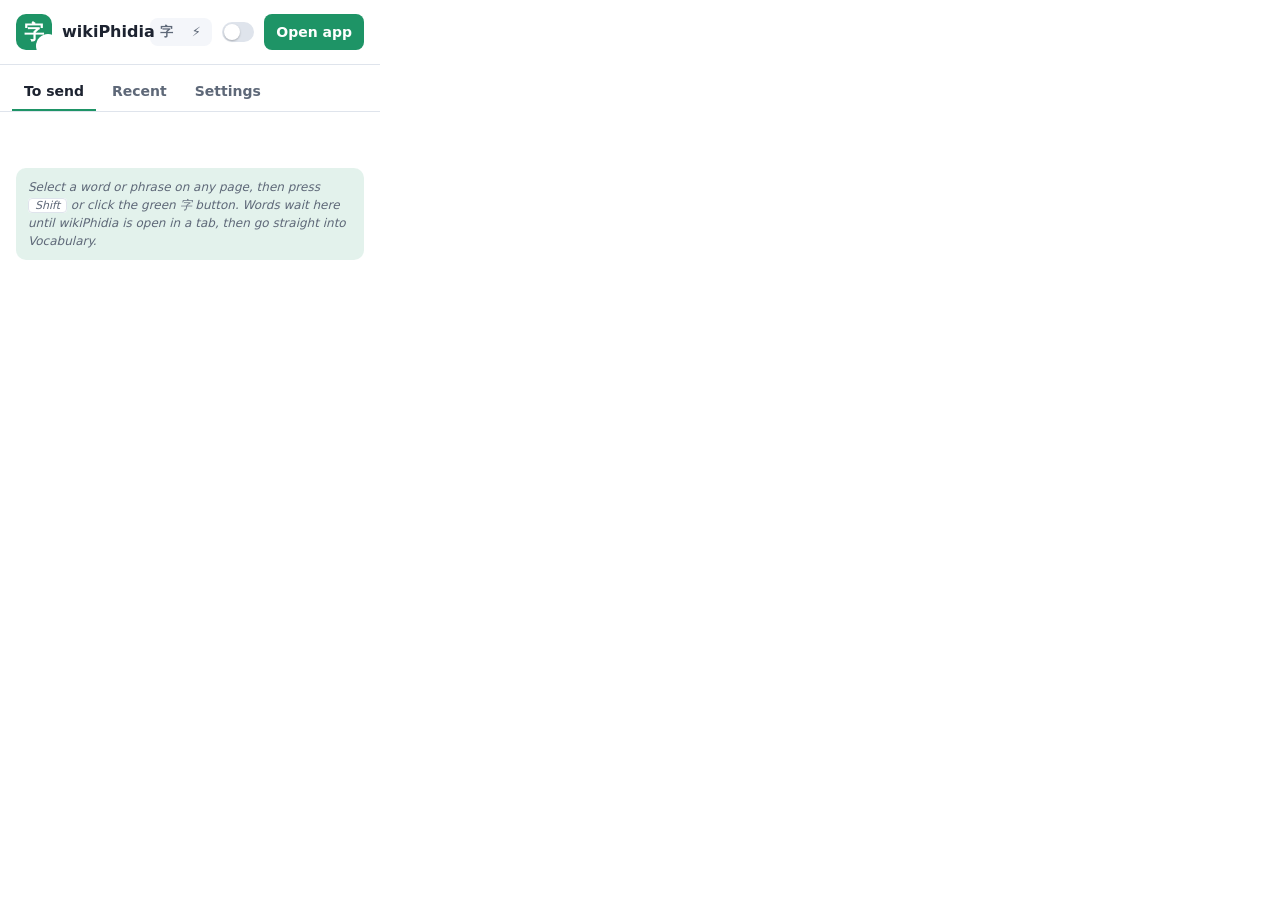
==== extension/popup.html @ 0ac2e056 "Collected sentences become example cards of the words they hold Co-Authored-By: Claude Opus 5.5 <nor" ====
<!doctype html>
<html lang="en">
<head>
<meta charset="utf-8">
<title>wikiPhidia</title>
<link rel="stylesheet" href="popup.css">
</head>
<body>
<header class="top">
  <div id="brand" class="brand"><span class="mark">字<i id="link" class="link" aria-hidden="true"></i></span><span class="name">wikiPhidia</span></div>
  <div class="pick-modes" role="radiogroup" aria-label="When I select a word">
    <button class="pick-mode" data-pick="button" role="radio" title="Selecting a word shows the 字 button (click it, or press Shift)" aria-label="Show the 字 button">字</button>
    <button class="pick-mode" data-pick="open" role="radio" title="Selecting a word opens the card at once" aria-label="Open the card at once">⚡</button>
  </div>
  <label class="power" title="Turn wikiPhidia on or off on every page"><input type="checkbox" id="enabled" role="switch" aria-label="On"><span class="sw" aria-hidden="true"></span></label>
  <button id="openApp" class="btn">Open app</button>
</header>
<div id="update" class="update" hidden><div><b>Version <span id="updateVersion"></span> is ready</b><small>Download it, unzip it (a folder named Extension), put its files in place of your extension folder's, then press Reload.</small></div><a id="updateGet" class="btn" href="https://github.com/phillipxnguyen/wikiPhidia/raw/main/Extension.zip" target="_blank">Download</a><button id="updateReload" class="btn ghost-btn">Reload</button></div>
<button id="collect" class="yt-lesson" hidden><span>📝</span><b>Collect sentences with your words</b><small>Or Alt + click one sentence; each becomes an example card</small></button>
<button id="ytLesson" class="yt-lesson" hidden><span>🎬</span><b>Make a lesson from this video</b><small id="ytTitle"></small></button>
<nav class="tabs" role="tablist">
  <button data-tab="pending" class="on" role="tab">To send <b id="pendingN"></b></button>
  <button data-tab="recent" role="tab">Recent</button>
  <button data-tab="settings" role="tab">Settings</button>
</nav>
<section id="tab-pending" class="tab">
  <div id="pendingList" class="list"></div>
  <p class="hint">Select a word or phrase on any page, then press <kbd>Shift</kbd> or click the green 字 button. Words wait here until wikiPhidia is open in a tab, then go straight into Vocabulary.</p>
</section>
<section id="tab-recent" class="tab" hidden>
  <div id="recentList" class="list"></div>
</section>
<section id="tab-settings" class="tab" hidden>
  <label class="row"><span>Meaning in</span><select id="lang">
    <option value="vi">Tiếng Việt</option>
    <option value="en">English</option>
    <option value="zh-CN">中文 (简体)</option>
    <option value="zh-TW">中文 (繁體)</option>
    <option value="ko">한국어</option>
    <option value="ja">日本語</option>
    <option value="fr">Français</option>
    <option value="de">Deutsch</option>
    <option value="es">Español</option>
  </select></label>
  <label class="row"><span>Words go into</span><select id="lesson"></select></label>
  <label class="row check"><input type="checkbox" id="highlight"><span>Mark words I already have on every page</span></label>
  <label class="row check"><input type="checkbox" id="shift"><span>Shift opens the card, and Shift again translates the sentence</span></label>
  <label class="row check"><input type="checkbox" id="youtube"><span>Show 字 Make a lesson on YouTube videos</span></label>
  <label class="row col"><span>App address</span><input type="url" id="appUrl" spellcheck="false"></label>
  <div class="row"><span id="versionNow" class="muted"></span><button id="reloadExt" class="btn ghost-btn">Reload extension</button></div>
</section>
<script src="vendor/pinyin-pro.js"></script>
<script src="popup.js"></script>
</body>
</html>
---- extension/popup.css ----
:root{--green:#1e9466;--green-soft:rgba(30,148,102,.12);--ink:#1d2330;--ink-2:#5e6878;--line:#dfe4ec;--bg:#fff;--bg-2:#f4f6fa;color-scheme:light dark;}
@media (prefers-color-scheme: dark){:root{--green:#3cc48d;--green-soft:rgba(60,196,141,.16);--ink:#e8ecf3;--ink-2:#9aa4b4;--line:#323a48;--bg:#1b2029;--bg-2:#242a35;}}
*{box-sizing:border-box;}
body{width:380px;margin:0;background:var(--bg);color:var(--ink);font:14px/20px Inter, system-ui, -apple-system, "Segoe UI", sans-serif;}
.top{display:flex;align-items:center;gap:10px;padding:14px 16px;border-bottom:1px solid var(--line);}
.mark{position:relative;flex:none;display:flex;align-items:center;justify-content:center;width:36px;height:36px;border-radius:10px;background:var(--green);color:#fff;font-size:20px;line-height:24px;font-weight:700;}
.brand{position:relative;flex:1;min-width:0;display:flex;align-items:center;gap:10px;cursor:default;}
.link{position:absolute;right:-6px;bottom:-6px;display:flex;align-items:center;justify-content:center;width:20px;height:20px;border-radius:10px;background:var(--bg);box-shadow:0 0 0 2px var(--bg);color:var(--ink-2);}
.link.on{color:var(--green);}
.link svg{display:block;width:14px;height:14px;}
.brand::after{content:attr(data-tip);position:absolute;left:0;top:calc(100% + 8px);z-index:5;padding:6px 10px;border-radius:8px;background:#1d2330;color:#fff;font-size:12px;line-height:16px;font-weight:600;white-space:nowrap;box-shadow:0 6px 18px rgba(0,0,0,.25);opacity:0;visibility:hidden;pointer-events:none;transition:opacity .12s, visibility 0s .12s;}
.brand:hover::after{opacity:1;visibility:visible;transition:opacity .12s .2s, visibility 0s .2s;}
.name{font-size:16px;line-height:22px;font-weight:700;}
.btn{flex:none;padding:8px 12px;border:0;border-radius:8px;background:var(--green);color:#fff;font:inherit;font-weight:700;cursor:pointer;}
.btn:hover{filter:brightness(1.08);}
.tabs{display:flex;gap:4px;padding:8px 12px 0;border-bottom:1px solid var(--line);}
.tabs button{padding:8px 12px;border:0;border-bottom:2px solid transparent;background:none;color:var(--ink-2);font:inherit;font-weight:600;cursor:pointer;}
.tabs button.on{border-bottom-color:var(--green);color:var(--ink);}
.tabs b{display:inline-block;min-width:20px;margin-left:4px;padding:0 6px;border-radius:10px;background:var(--green-soft);color:var(--green);font-size:12px;line-height:18px;}
.tabs b:empty{display:none;}
.tab{max-height:420px;overflow-y:auto;padding:8px 16px 16px;}
.list:empty::before{content:attr(data-empty);display:block;padding:24px 0 8px;color:var(--ink-2);text-align:center;}
.list{display:flex;flex-direction:column;gap:8px;padding-top:8px;}
.list:empty{display:block;padding-top:0;}
.item{position:relative;padding:12px 40px 12px 12px;border:1px solid var(--line);border-radius:10px;background:var(--bg-2);}
.term{font-size:16px;line-height:22px;font-weight:700;}
.reading{margin-left:6px;font-size:13px;font-weight:400;color:var(--green);}
.meaning{margin-top:4px;line-height:20px;color:var(--ink);}
.sentence, .meta{margin-top:6px;font-size:12px;line-height:18px;color:var(--ink-2);}
.sentence + .meta{margin-top:4px;}
.sentence{display:-webkit-box;overflow:hidden;-webkit-line-clamp:2;-webkit-box-orient:vertical;}
.del{position:absolute;top:8px;right:8px;width:28px;height:28px;padding:0;border:0;border-radius:8px;background:none;color:var(--ink-2);font-size:14px;line-height:20px;cursor:pointer;}
.del:hover{background:var(--line);color:var(--ink);}
.edit{width:100%;margin-top:8px;padding:6px 8px;border:1px solid var(--line);border-radius:8px;background:var(--bg);color:var(--ink);font:inherit;}
.edit:focus{outline:none;border-color:var(--green);box-shadow:0 0 0 3px var(--green-soft);}
.tag{display:inline-block;margin-left:6px;padding:0 8px;border-radius:10px;font-size:11px;line-height:16px;font-weight:700;}
.tag.added{background:var(--green-soft);color:var(--green);}
.tag.exists{background:var(--line);color:var(--ink-2);}
.hint{margin:16px 0 0;padding:10px 12px;border-radius:10px;background:var(--green-soft);font-size:12px;line-height:18px;font-style:italic;color:var(--ink-2);}
kbd{padding:0 6px;border:1px solid var(--line);border-radius:4px;background:var(--bg);font:inherit;font-size:11px;line-height:16px;}
.row{display:flex;align-items:center;justify-content:space-between;gap:12px;padding:10px 0;border-bottom:1px solid var(--line);}
.row:last-child{border-bottom:0;}
.row select, .row input[type=url]{min-width:0;padding:6px 8px;border:1px solid var(--line);border-radius:8px;background:var(--bg);color:var(--ink);font:inherit;}
.row select{max-width:200px;-webkit-appearance:none;appearance:none;overflow:hidden;white-space:nowrap;text-overflow:ellipsis;background:var(--bg);cursor:pointer;}
.row.check{justify-content:flex-start;cursor:pointer;}
.row.check input{flex:none;width:16px;height:16px;margin:0;accent-color:var(--green);}
.row.col{flex-direction:column;align-items:stretch;gap:6px;}
.yt-lesson{display:grid;grid-template-columns:auto minmax(0, 1fr);column-gap:10px;align-items:center;width:calc(100% - 32px);margin:12px 16px 0;padding:10px 12px;border:1px solid var(--green);border-radius:10px;background:var(--green-soft);color:var(--ink);font:inherit;text-align:left;cursor:pointer;}
.yt-lesson[hidden]{display:none;}
.yt-lesson span{grid-row:1 / span 2;font-size:20px;line-height:24px;}
.yt-lesson b{color:var(--green);}
.yt-lesson small{overflow:hidden;font-size:12px;line-height:16px;color:var(--ink-2);white-space:nowrap;text-overflow:ellipsis;}
.yt-lesson:hover{filter:brightness(1.04);}
.update{display:flex;flex-wrap:wrap;align-items:center;gap:8px;margin:12px 16px 0;padding:10px 12px;border-radius:10px;background:rgba(47,111,214,.1);}
.update[hidden]{display:none;}
.update > div{flex:1 1 100%;min-width:0;}
.update b{display:block;font-size:13px;line-height:18px;}
.update small{display:block;font-size:12px;line-height:16px;color:var(--ink-2);}
.update .btn{background:#2f6fd6;text-decoration:none;font-size:13px;line-height:18px;}
.ghost-btn, .update .ghost-btn{background:var(--bg-2);color:var(--ink);}
.muted{font-size:12px;line-height:16px;color:var(--ink-2);}
.power{position:relative;flex:none;display:flex;cursor:pointer;}
.power input{position:absolute;opacity:0;width:0;height:0;}
.sw{position:relative;width:32px;height:20px;border-radius:10px;background:var(--line);transition:background .15s;}
.sw::after{content:"";position:absolute;left:2px;top:2px;width:16px;height:16px;border-radius:8px;background:#fff;box-shadow:0 1px 2px rgba(0,0,0,.25);transition:transform .15s;}
.power input:checked + .sw{background:var(--green);}
.power input:checked + .sw::after{transform:translateX(12px);}
.power input:focus-visible + .sw{outline:2px solid var(--green);outline-offset:2px;}
.pick-modes{flex:none;display:flex;gap:2px;padding:2px;border-radius:8px;background:var(--bg-2);}
.pick-mode{display:flex;align-items:center;justify-content:center;width:28px;height:24px;padding:0;border:0;border-radius:6px;background:none;color:var(--ink-2);font-family:inherit;font-size:13px;line-height:16px;font-weight:700;cursor:pointer;}
.pick-mode:hover{color:var(--ink);}
.pick-mode:focus{outline:none;}
.pick-mode:focus-visible{outline:2px solid var(--green);outline-offset:1px;}
.pick-mode.on{background:var(--bg);color:var(--green);box-shadow:0 1px 2px rgba(0,0,0,.12);}
body.off .pick-modes, body.off .tabs, body.off .tab{opacity:.5;}
body.off .mark{background:var(--ink-2);}
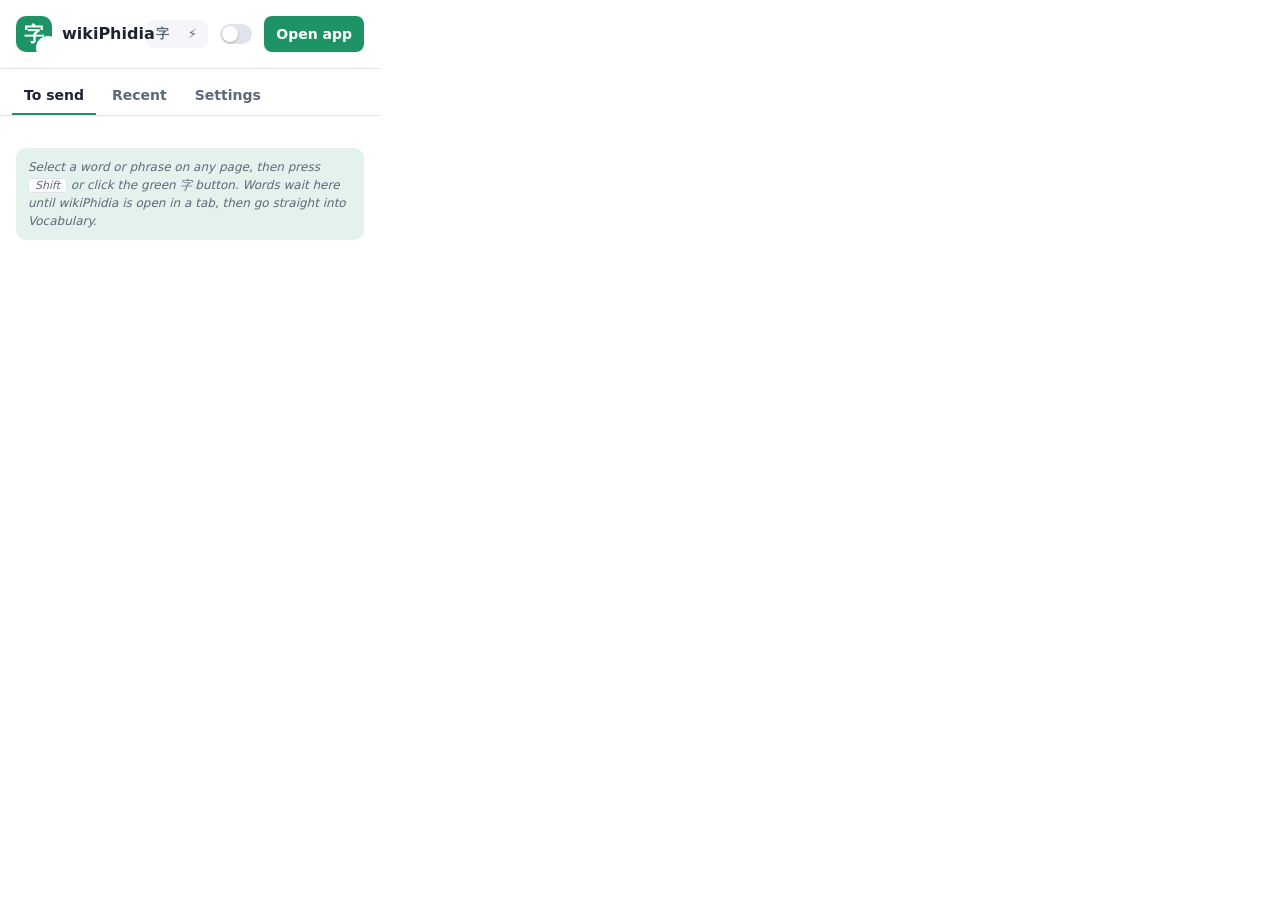
==== commit ed6dcc15: "Extension: collect from the popup only, keep list position on remove, even popup spacing Co-Authored" ====
--- a/extension/popup.html
+++ b/extension/popup.html
@@ -16,7 +16,7 @@
   <button id="openApp" class="btn">Open app</button>
 </header>
 <div id="update" class="update" hidden><div><b>Version <span id="updateVersion"></span> is ready</b><small>Download it, unzip it (a folder named Extension), put its files in place of your extension folder's, then press Reload.</small></div><a id="updateGet" class="btn" href="https://github.com/phillipxnguyen/wikiPhidia/raw/main/Extension.zip" target="_blank">Download</a><button id="updateReload" class="btn ghost-btn">Reload</button></div>
-<button id="collect" class="yt-lesson" hidden><span>📝</span><b>Collect sentences with your words</b><small>Or Alt + click one sentence; each becomes an example card</small></button>
+<button id="collect" class="yt-lesson" hidden><span>📝</span><b>Collect sentences with your words</b><small id="collectTitle"></small></button>
 <button id="ytLesson" class="yt-lesson" hidden><span>🎬</span><b>Make a lesson from this video</b><small id="ytTitle"></small></button>
 <nav class="tabs" role="tablist">
   <button data-tab="pending" class="on" role="tab">To send <b id="pendingN"></b></button>
--- a/extension/popup.css
+++ b/extension/popup.css
@@ -2,7 +2,7 @@
 @media (prefers-color-scheme: dark){:root{--green:#3cc48d;--green-soft:rgba(60,196,141,.16);--ink:#e8ecf3;--ink-2:#9aa4b4;--line:#323a48;--bg:#1b2029;--bg-2:#242a35;}}
 *{box-sizing:border-box;}
 body{width:380px;margin:0;background:var(--bg);color:var(--ink);font:14px/20px Inter, system-ui, -apple-system, "Segoe UI", sans-serif;}
-.top{display:flex;align-items:center;gap:10px;padding:14px 16px;border-bottom:1px solid var(--line);}
+.top{display:flex;align-items:center;gap:12px;padding:16px;border-bottom:1px solid var(--line);}
 .mark{position:relative;flex:none;display:flex;align-items:center;justify-content:center;width:36px;height:36px;border-radius:10px;background:var(--green);color:#fff;font-size:20px;line-height:24px;font-weight:700;}
 .brand{position:relative;flex:1;min-width:0;display:flex;align-items:center;gap:10px;cursor:default;}
 .link{position:absolute;right:-6px;bottom:-6px;display:flex;align-items:center;justify-content:center;width:20px;height:20px;border-radius:10px;background:var(--bg);box-shadow:0 0 0 2px var(--bg);color:var(--ink-2);}
@@ -18,10 +18,10 @@
 .tabs button.on{border-bottom-color:var(--green);color:var(--ink);}
 .tabs b{display:inline-block;min-width:20px;margin-left:4px;padding:0 6px;border-radius:10px;background:var(--green-soft);color:var(--green);font-size:12px;line-height:18px;}
 .tabs b:empty{display:none;}
-.tab{max-height:420px;overflow-y:auto;padding:8px 16px 16px;}
-.list:empty::before{content:attr(data-empty);display:block;padding:24px 0 8px;color:var(--ink-2);text-align:center;}
-.list{display:flex;flex-direction:column;gap:8px;padding-top:8px;}
-.list:empty{display:block;padding-top:0;}
+.tab{max-height:420px;overflow-y:auto;padding:16px;}
+.list:empty::before{content:attr(data-empty);display:block;color:var(--ink-2);text-align:center;}
+.list{display:flex;flex-direction:column;gap:8px;}
+.list:empty{display:block;}
 .item{position:relative;padding:12px 40px 12px 12px;border:1px solid var(--line);border-radius:10px;background:var(--bg-2);}
 .term{font-size:16px;line-height:22px;font-weight:700;}
 .reading{margin-left:6px;font-size:13px;font-weight:400;color:var(--green);}
@@ -45,13 +45,13 @@
 .row.check{justify-content:flex-start;cursor:pointer;}
 .row.check input{flex:none;width:16px;height:16px;margin:0;accent-color:var(--green);}
 .row.col{flex-direction:column;align-items:stretch;gap:6px;}
-.yt-lesson{display:grid;grid-template-columns:auto minmax(0, 1fr);column-gap:10px;align-items:center;width:calc(100% - 32px);margin:12px 16px 0;padding:10px 12px;border:1px solid var(--green);border-radius:10px;background:var(--green-soft);color:var(--ink);font:inherit;text-align:left;cursor:pointer;}
+.yt-lesson{display:grid;grid-template-columns:auto minmax(0, 1fr);column-gap:10px;align-items:center;width:calc(100% - 32px);margin:16px 16px 0;padding:10px 12px;border:1px solid var(--green);border-radius:10px;background:var(--green-soft);color:var(--ink);font:inherit;text-align:left;cursor:pointer;}
 .yt-lesson[hidden]{display:none;}
 .yt-lesson span{grid-row:1 / span 2;font-size:20px;line-height:24px;}
 .yt-lesson b{color:var(--green);}
 .yt-lesson small{overflow:hidden;font-size:12px;line-height:16px;color:var(--ink-2);white-space:nowrap;text-overflow:ellipsis;}
 .yt-lesson:hover{filter:brightness(1.04);}
-.update{display:flex;flex-wrap:wrap;align-items:center;gap:8px;margin:12px 16px 0;padding:10px 12px;border-radius:10px;background:rgba(47,111,214,.1);}
+.update{display:flex;flex-wrap:wrap;align-items:center;gap:8px;margin:16px 16px 0;padding:10px 12px;border-radius:10px;background:rgba(47,111,214,.1);}
 .update[hidden]{display:none;}
 .update > div{flex:1 1 100%;min-width:0;}
 .update b{display:block;font-size:13px;line-height:18px;}
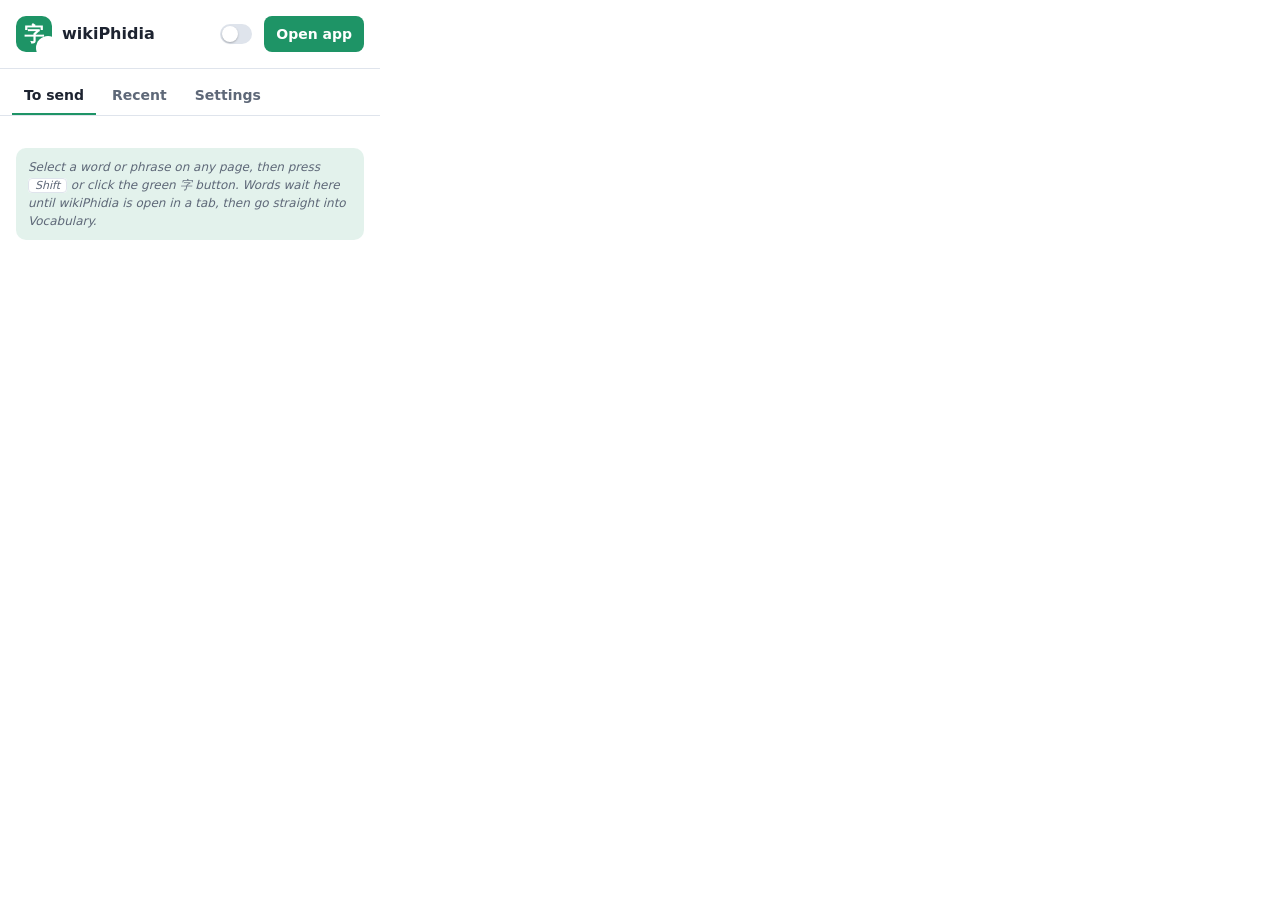
==== commit 59e70f5a: "Extension 1.6.57: selecting a word shows only a small meaning label under it Co-Authored-By: Claude " ====
--- a/extension/popup.html
+++ b/extension/popup.html
@@ -8,15 +8,11 @@
 <body>
 <header class="top">
   <div id="brand" class="brand"><span class="mark">字<i id="link" class="link" aria-hidden="true"></i></span><span class="name">wikiPhidia</span></div>
-  <div class="pick-modes" role="radiogroup" aria-label="When I select a word">
-    <button class="pick-mode" data-pick="button" role="radio" title="Selecting a word shows the 字 button (click it, or press Shift)" aria-label="Show the 字 button">字</button>
-    <button class="pick-mode" data-pick="open" role="radio" title="Selecting a word opens the card at once" aria-label="Open the card at once">⚡</button>
-  </div>
   <label class="power" title="Turn wikiPhidia on or off on every page"><input type="checkbox" id="enabled" role="switch" aria-label="On"><span class="sw" aria-hidden="true"></span></label>
   <button id="openApp" class="btn">Open app</button>
 </header>
 <div id="update" class="update" hidden><div><b>Version <span id="updateVersion"></span> is ready</b><small>Download it, unzip it (a folder named Extension), put its files in place of your extension folder's, then press Reload.</small></div><a id="updateGet" class="btn" href="https://github.com/phillipxnguyen/wikiPhidia/raw/main/Extension.zip" target="_blank">Download</a><button id="updateReload" class="btn ghost-btn">Reload</button></div>
-<button id="collect" class="yt-lesson" hidden><span>📝</span><b>Collect sentences with your words</b><small id="collectTitle"></small></button>
+<button id="collect" class="yt-lesson" hidden><span>📝</span><b>Make cards from this page</b><small id="collectTitle"></small></button>
 <button id="ytLesson" class="yt-lesson" hidden><span>🎬</span><b>Make a lesson from this video</b><small id="ytTitle"></small></button>
 <nav class="tabs" role="tablist">
   <button data-tab="pending" class="on" role="tab">To send <b id="pendingN"></b></button>
--- a/extension/popup.css
+++ b/extension/popup.css
@@ -66,11 +66,4 @@
 .power input:checked + .sw{background:var(--green);}
 .power input:checked + .sw::after{transform:translateX(12px);}
 .power input:focus-visible + .sw{outline:2px solid var(--green);outline-offset:2px;}
-.pick-modes{flex:none;display:flex;gap:2px;padding:2px;border-radius:8px;background:var(--bg-2);}
-.pick-mode{display:flex;align-items:center;justify-content:center;width:28px;height:24px;padding:0;border:0;border-radius:6px;background:none;color:var(--ink-2);font-family:inherit;font-size:13px;line-height:16px;font-weight:700;cursor:pointer;}
-.pick-mode:hover{color:var(--ink);}
-.pick-mode:focus{outline:none;}
-.pick-mode:focus-visible{outline:2px solid var(--green);outline-offset:1px;}
-.pick-mode.on{background:var(--bg);color:var(--green);box-shadow:0 1px 2px rgba(0,0,0,.12);}
-body.off .pick-modes, body.off .tabs, body.off .tab{opacity:.5;}
-body.off .mark{background:var(--ink-2);}
+body.off body.off .mark{background:var(--ink-2);}
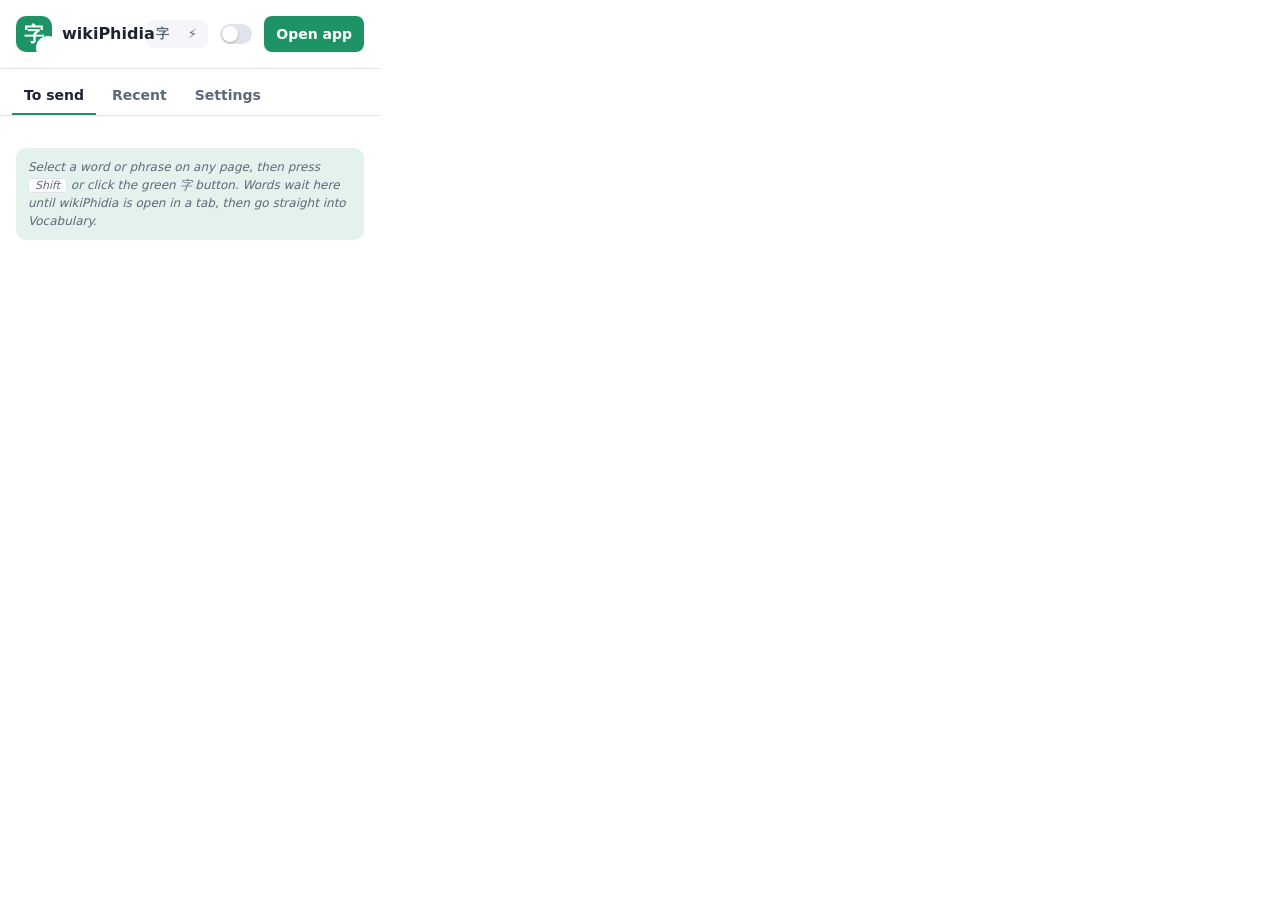
==== commit df508506: "Extension 1.6.60: the 字 / ⚡ choice is back; Watch: the line's text stays coloured while its pill fil" ====
--- a/extension/popup.html
+++ b/extension/popup.html
@@ -8,6 +8,10 @@
 <body>
 <header class="top">
   <div id="brand" class="brand"><span class="mark">字<i id="link" class="link" aria-hidden="true"></i></span><span class="name">wikiPhidia</span></div>
+  <div class="pick-modes" role="radiogroup" aria-label="When I select a word">
+    <button class="pick-mode" data-pick="button" role="radio" title="Selecting a word shows the 字 button (click it, or press Shift)" aria-label="Show the 字 button">字</button>
+    <button class="pick-mode" data-pick="open" role="radio" title="Selecting a word opens the card at once" aria-label="Open the card at once">⚡</button>
+  </div>
   <label class="power" title="Turn wikiPhidia on or off on every page"><input type="checkbox" id="enabled" role="switch" aria-label="On"><span class="sw" aria-hidden="true"></span></label>
   <button id="openApp" class="btn">Open app</button>
 </header>
--- a/extension/popup.css
+++ b/extension/popup.css
@@ -66,4 +66,11 @@
 .power input:checked + .sw{background:var(--green);}
 .power input:checked + .sw::after{transform:translateX(12px);}
 .power input:focus-visible + .sw{outline:2px solid var(--green);outline-offset:2px;}
-body.off body.off .mark{background:var(--ink-2);}
+.pick-modes{flex:none;display:flex;gap:2px;padding:2px;border-radius:8px;background:var(--bg-2);}
+.pick-mode{display:flex;align-items:center;justify-content:center;width:28px;height:24px;padding:0;border:0;border-radius:6px;background:none;color:var(--ink-2);font-family:inherit;font-size:13px;line-height:16px;font-weight:700;cursor:pointer;}
+.pick-mode:hover{color:var(--ink);}
+.pick-mode:focus{outline:none;}
+.pick-mode:focus-visible{outline:2px solid var(--green);outline-offset:1px;}
+.pick-mode.on{background:var(--bg);color:var(--green);box-shadow:0 1px 2px rgba(0,0,0,.12);}
+body.off .pick-modes, body.off .tabs, body.off .tab{opacity:.5;}
+body.off .mark{background:var(--ink-2);}
